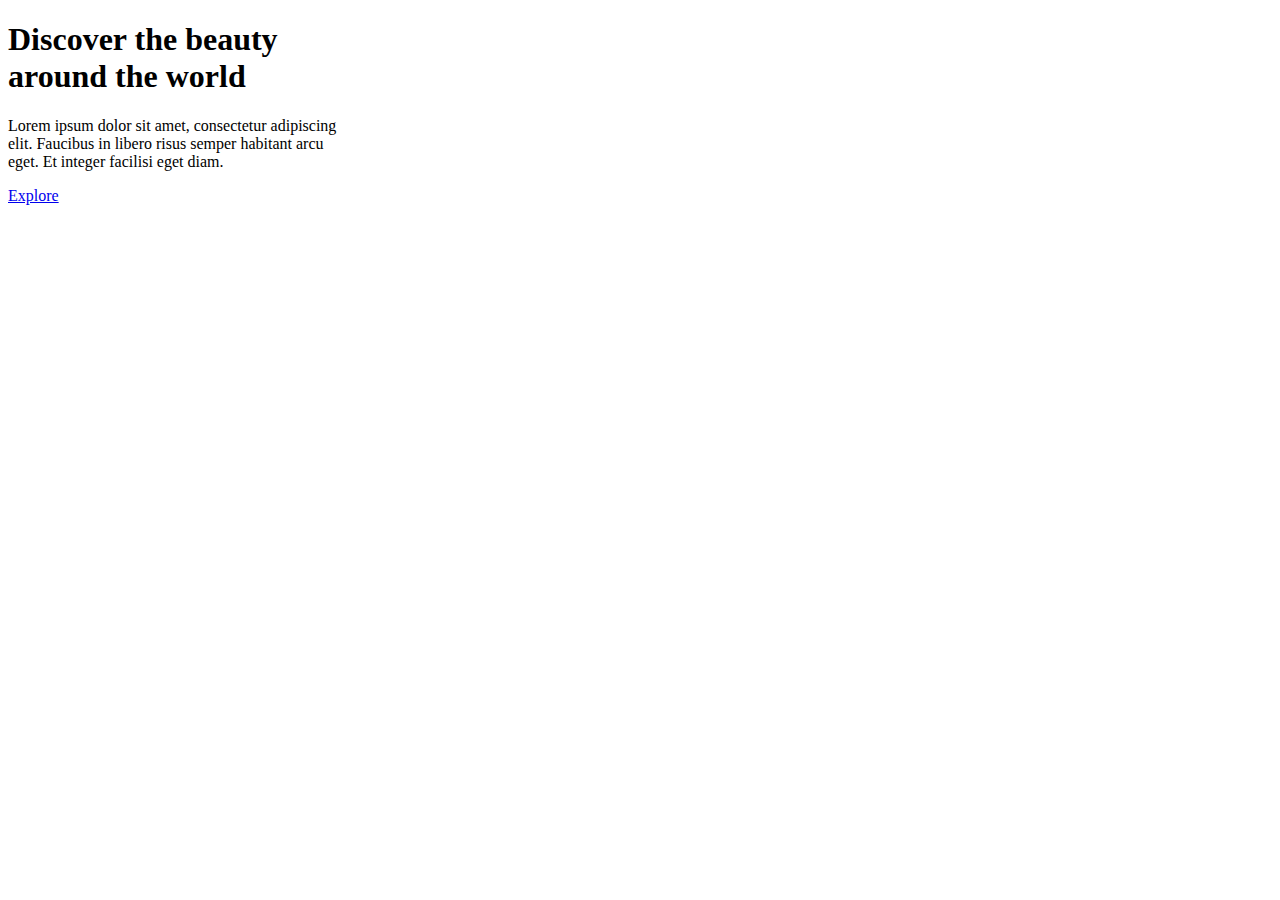
==== views/page-1.html @ a1f37306 "style: :lipstick: se le agrgo el titulo y el subtitulo falta el estilo" ====
<!DOCTYPE html>
<html lang="en">

<head>
    <meta charset="UTF-8">
    <meta name="viewport" content="width=device-width, initial-scale=1.0">
    <title>Document</title>
</head>

<body>
    <div class="container">
        <h1>Discover the beauty<br>around the world</h1>
        <div>
            <p class="subtitle">Lorem ipsum dolor sit amet, consectetur adipiscing <br> elit. Faucibus in libero risus
                semper habitant arcu <br> eget. Et integer facilisi eget diam.</p>
        </div>
        <a href="#" class="explore-btn">Explore</a>
    </div>
</body>

</html>
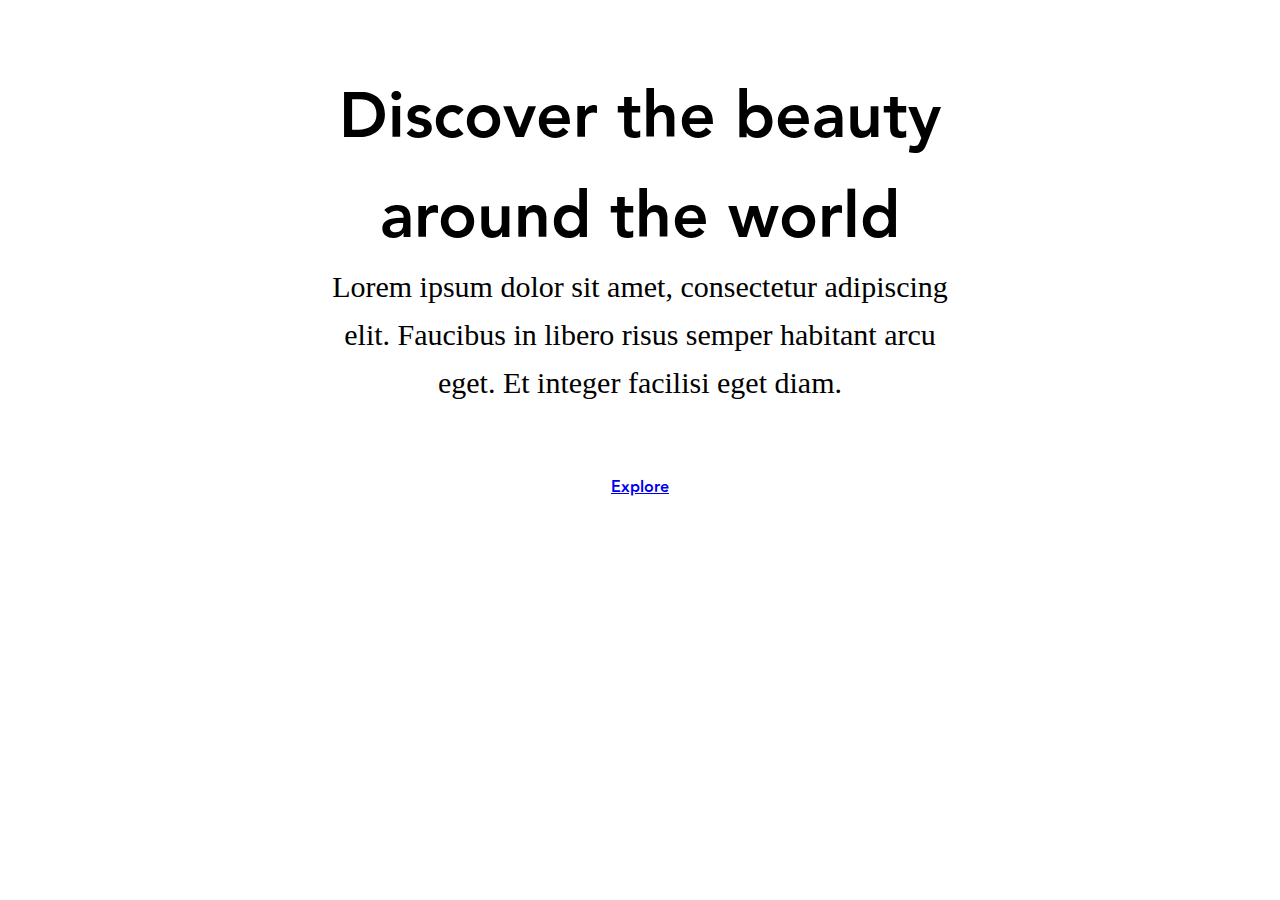
==== commit 2802fee5: "style: :lipstick: se modifico el estilo de el titulo y el subtitulo en el css" ====
--- a/views/page-1.html
+++ b/views/page-1.html
@@ -4,7 +4,8 @@
 <head>
     <meta charset="UTF-8">
     <meta name="viewport" content="width=device-width, initial-scale=1.0">
-    <title>Document</title>
+    <title>Discover Beauty</title>
+    <link rel="stylesheet" href="../src/css/page-1.css">
 </head>
 
 <body>
--- a/src/css/page-1.css
+++ b/src/css/page-1.css
@@ -0,0 +1,51 @@
+@import url(variables.css);
+*{
+    margin: 0;
+    padding: 0;
+    box-sizing: border-box;
+}
+
+body {
+    /* background-color: black; */
+    font-family: "Avenir-Heavy";
+    background-color: var(--color-2);
+    padding: 64px; 
+    box-sizing: border-box;
+}
+
+.container {
+    /* background-color: royalblue; */
+    width: 610px;
+    height: 355px;
+    display: flex;
+    flex-direction: column;
+    justify-content: center;
+    align-items: center;
+    max-width: 1200px;
+    margin: 0 auto;
+    text-align: center;
+    padding: 220px;
+}
+
+
+
+h1 {
+    
+    /* background-color: red; */
+    width: 610px;
+    height: 145px;
+    margin-bottom: -19px; 
+    font-size: 64px;
+    margin-bottom: 50px;
+    
+}
+
+.subtitle {
+    font-family: "Avenir-Roman";
+    width: 670px;
+    height: 180px;
+    margin: 0 auto 32px;
+    line-height: 1.6;
+    font-size: 30px;
+    
+}
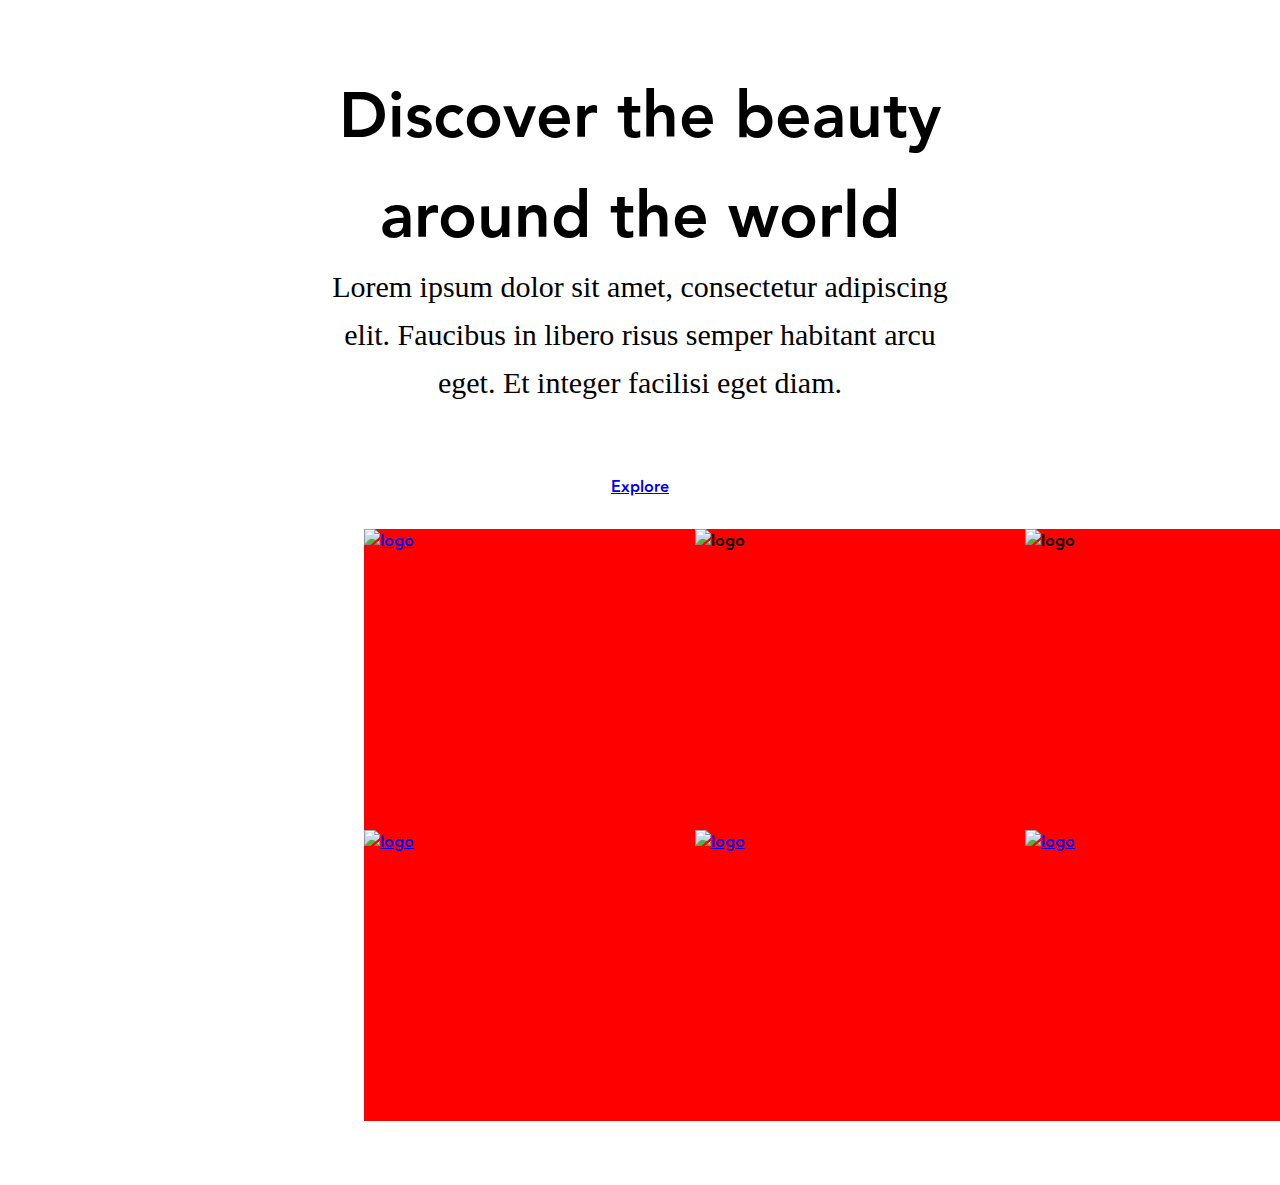
==== commit 695f93e6: "style: :lipstick: se iso la caja de donde va las imagenes y falta modificar el nombre de las imagene" ====
--- a/views/page-1.html
+++ b/views/page-1.html
@@ -17,6 +17,43 @@
         </div>
         <a href="#" class="explore-btn">Explore</a>
     </div>
+    <div class="gallery">
+        <div class="image-grid">
+            <div>
+                <a class="grid-item" href="#">
+                    <img src="../src/storage/img/pagina.1/Rectangle1.png" alt="logo">
+                </a>
+            </div>
+            <div class="grid-item" href="#">
+                <img src="../src/storage/img/pagina.1/Rectangle2.png" alt="logo"></a>
+            </div>
+            <div class="grid-item" href="#">
+                <img src="../src/storage/img/pagina.1/Rectangle3.png" alt="logo"></a>
+            </div>
+            <div>
+                <a class="grid-item" href="#">
+                    <img src="../src/storage/img/pagina.1/Rectangle4.png" alt="logo"></a>
+            </div>
+
+            <div>
+                <a class="grid-item" href="#">
+                    <img src="../src/storage/img/pagina.1/Rectangle5.png" alt="logo"></a>
+            </div>
+            <div>
+                <a class="grid-item" href="#">
+                    <img src="../src/storage/img/pagina.1/Rectangle6.png" alt="logo"></a>
+            </div>
+            <div>
+                <a classes="grid-item" href="#">
+                    <img src="../src/storage/img/pagina.1/Rectangle7.png" alt="logo"></a>
+            </div>
+            <div>
+                <a href="#" class="grid-item">
+                    <img src="../src/storage/img/pagina.1/Rectangle8.png" alt="logo"></a>
+            </div>
+
+        </div>
+    </div>
 </body>
 
 </html>--- a/src/css/page-1.css
+++ b/src/css/page-1.css
@@ -1,5 +1,6 @@
 @import url(variables.css);
-*{
+
+* {
     margin: 0;
     padding: 0;
     box-sizing: border-box;
@@ -9,7 +10,7 @@
     /* background-color: black; */
     font-family: "Avenir-Heavy";
     background-color: var(--color-2);
-    padding: 64px; 
+    padding: 64px;
     box-sizing: border-box;
 }
 
@@ -30,14 +31,14 @@
 
 
 h1 {
-    
+
     /* background-color: red; */
     width: 610px;
     height: 145px;
-    margin-bottom: -19px; 
+    margin-bottom: -19px;
     font-size: 64px;
     margin-bottom: 50px;
-    
+
 }
 
 .subtitle {
@@ -47,5 +48,16 @@
     margin: 0 auto 32px;
     line-height: 1.6;
     font-size: 30px;
-    
+
 }
+
+.image-grid {
+    background-color: red;
+    width: 1312px;
+    height: 592px;
+    display: grid;
+    grid-template-columns: repeat(4, 1fr); /* Dos columnas */
+    gap: 10px; 
+    margin-top: 25px;
+    margin-left: 300px;
+}
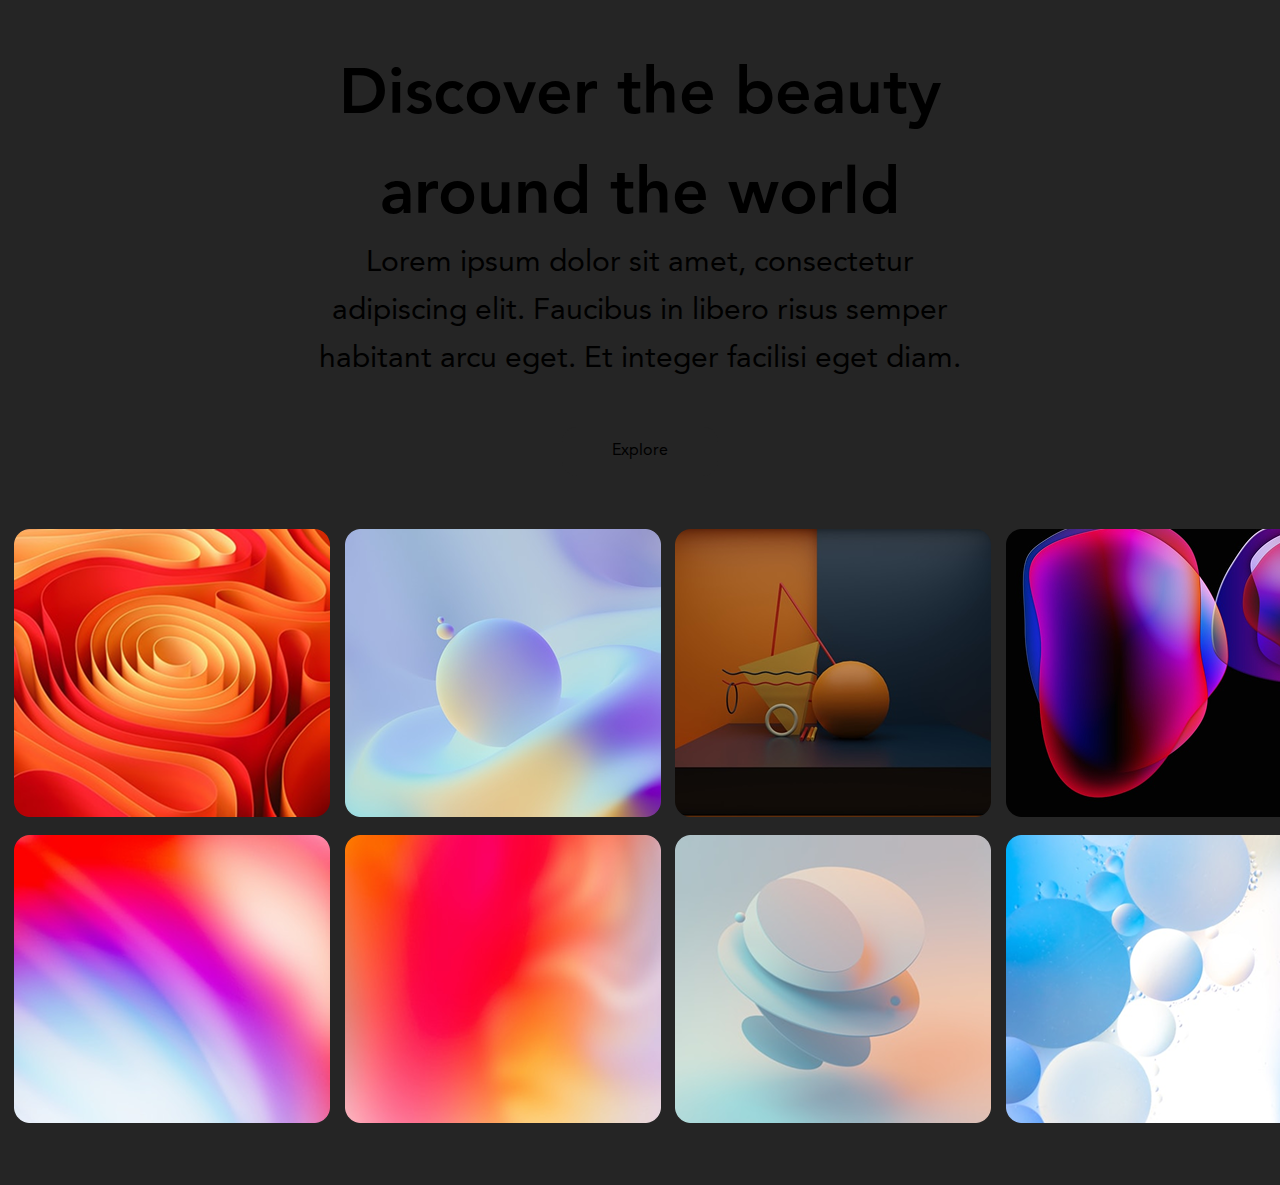
==== commit 9fb19324: "style: :lipstick: el suptitulo ya no esta separado" ====
--- a/views/page-1.html
+++ b/views/page-1.html
@@ -12,8 +12,8 @@
     <div class="container">
         <h1>Discover the beauty<br>around the world</h1>
         <div>
-            <p class="subtitle">Lorem ipsum dolor sit amet, consectetur adipiscing <br> elit. Faucibus in libero risus
-                semper habitant arcu <br> eget. Et integer facilisi eget diam.</p>
+            <p class="subtitle">Lorem ipsum dolor sit amet, consectetur adipiscing  elit. Faucibus in libero risus
+                semper habitant arcu  eget. Et integer facilisi eget diam.</p>
         </div>
         <a href="#" class="explore-btn">Explore</a>
     </div>
--- a/src/css/page-1.css
+++ b/src/css/page-1.css
@@ -52,12 +52,34 @@
 }
 
 .image-grid {
-    background-color: red;
+    /* background-color: red; */
     width: 1312px;
     height: 592px;
     display: grid;
     grid-template-columns: repeat(4, 1fr); /* Dos columnas */
     gap: 10px; 
     margin-top: 25px;
-    margin-left: 300px;
+    margin-left: -50px;
 }
+
+.explore-btn {
+    background-color: var(--color-3);
+    font-family: "Avenir-Roman";
+    color:var(--color-8) ;
+    border: none;
+    padding: 15px 50px;
+    border-radius: 15px;
+    cursor: pointer;
+    font-size: 16px; 
+    margin-bottom: 48px; 
+    text-decoration: none;
+    margin-top: -24px;
+}
+
+.grid-item {
+    object-fit: cover;
+    width: 316px;
+    height: 280px;
+    border-radius: 15px;
+    
+}